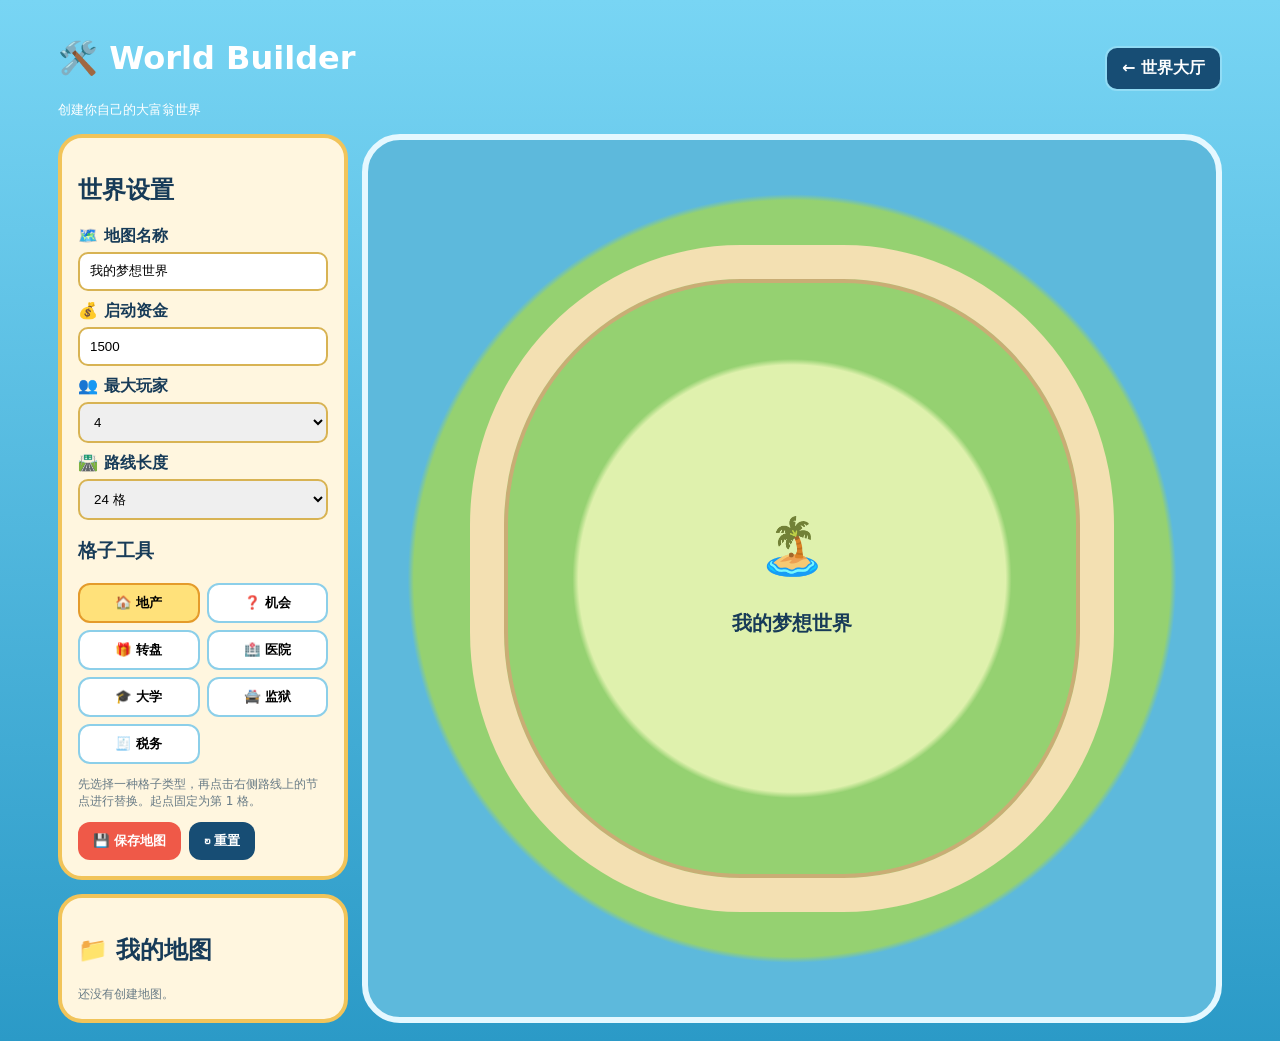
==== builder.html @ b45904e1 "Add World Builder V1 map editor" ====
<!doctype html><html lang="zh-CN"><head><meta charset="utf-8"><meta name="viewport" content="width=device-width,initial-scale=1"><title>RichMan World · World Builder</title><style>*{box-sizing:border-box}body{margin:0;font-family:system-ui,'PingFang SC',sans-serif;background:linear-gradient(#78d5f4,#2b9ac7);color:#173b58;min-height:100vh}.app{max-width:1200px;margin:auto;padding:18px}.head{display:flex;justify-content:space-between;align-items:center;color:white}.back,.btn{border:0;border-radius:12px;padding:10px 15px;font-weight:900;cursor:pointer;text-decoration:none}.back{background:#174d74;color:white;border:2px solid #91dcf5}.grid{display:grid;grid-template-columns:290px 1fr;gap:14px;margin-top:15px}.panel{background:#fff6df;border:4px solid #f1c45a;border-radius:24px;padding:16px}.field{margin:10px 0}.field label{display:block;font-weight:900;margin-bottom:5px}.field input,.field select{width:100%;padding:10px;border:2px solid #d8b353;border-radius:10px}.palette{display:grid;grid-template-columns:1fr 1fr;gap:7px}.palette button{border:2px solid #8ccfe9;background:white;border-radius:12px;padding:9px;cursor:pointer;font-weight:800}.palette button.on{background:#ffe17a;border-color:#e49b2b}.canvas{min-height:650px;background:radial-gradient(circle,#dff1ad 0 35%,#95d171 36% 62%,#5db9dc 63%);border:6px solid #e5f8ff;border-radius:38px;position:relative;overflow:hidden}.route{position:absolute;inset:12%;border:34px solid #f3e0b2;border-radius:42%;box-shadow:inset 0 0 0 4px #c9ad75}.nodes{position:absolute;inset:0}.node{position:absolute;width:62px;height:62px;border-radius:50%;transform:translate(-50%,-50%);background:#fff2a1;border:4px solid white;box-shadow:0 5px #99722d;display:grid;place-items:center;text-align:center;font-size:9px;font-weight:900;cursor:pointer}.node span{font-size:22px;display:block}.node.selected{outline:5px solid #ef5948}.center{position:absolute;left:50%;top:50%;transform:translate(-50%,-50%);text-align:center;font-size:55px}.actions{display:flex;gap:8px;flex-wrap:wrap;margin-top:12px}.primary{background:#ef5948;color:white}.secondary{background:#174d74;color:white}.maps{margin-top:14px}.saved{display:flex;justify-content:space-between;align-items:center;background:white;border-radius:12px;padding:9px;margin:7px 0}.note{font-size:12px;color:#687b86}@media(max-width:800px){.grid{grid-template-columns:1fr}.canvas{min-height:540px}.node{width:48px;height:48px}}</style></head><body><div class="app"><header class="head"><div><h1>🛠️ World Builder</h1><small>创建你自己的大富翁世界</small></div><a class="back" href="./world.html">← 世界大厅</a></header><div class="grid"><aside><section class="panel"><h2>世界设置</h2><div class="field"><label>🗺️ 地图名称</label><input id="mapName" value="我的梦想世界" maxlength="24"></div><div class="field"><label>💰 启动资金</label><input id="cash" type="number" min="500" max="100000" step="100" value="1500"></div><div class="field"><label>👥 最大玩家</label><select id="maxPlayers"><option>2</option><option>3</option><option selected>4</option></select></div><div class="field"><label>🛣️ 路线长度</label><select id="length" onchange="buildRoute()"><option value="16">16 格</option><option value="20">20 格</option><option value="24" selected>24 格</option><option value="28">28 格</option></select></div><h3>格子工具</h3><div id="palette" class="palette"></div><p class="note">先选择一种格子类型，再点击右侧路线上的节点进行替换。起点固定为第 1 格。</p><div class="actions"><button class="btn primary" onclick="saveMap()">💾 保存地图</button><button class="btn secondary" onclick="resetMap()">↻ 重置</button></div></section><section class="panel maps"><h2>📁 我的地图</h2><div id="savedMaps"></div></section></aside><main class="canvas"><div class="route"></div><div class="center">🏝️<br><b id="centerName" style="font-size:20px">我的梦想世界</b></div><div id="nodes" class="nodes"></div></main></div></div><script>const types={land:['🏠','地产'],event:['❓','机会'],shop:['🎁','转盘'],hospital:['🏥','医院'],university:['🎓','大学'],jail:['🚔','监狱'],tax:['🧾','税务']};let tool='land',route=[];function palette(){palette=document.getElementById('palette');palette.innerHTML=Object.entries(types).map(([k,v])=>'<button class="'+(k===tool?'on':'')+'" onclick="tool=\''+k+'\';palette()">'+v[0]+' '+v[1]+'</button>').join('')}function buildRoute(){let n=Number(length.value);route=Array.from({length:n},(_,i)=>i===0?'start':i%7===0?'shop':i%5===0?'event':'land');draw()}function coords(i,n){let a=Math.PI*2*i/n+Math.PI/2;return[50+39*Math.cos(a),50+37*Math.sin(a)]}function draw(){centerName.textContent=mapName.value;nodes.innerHTML=route.map((t,i)=>{let [x,y]=coords(i,route.length),v=t==='start'?['🏁','起点']:types[t];return'<div class="node" style="left:'+x+'%;top:'+y+'%" onclick="paint('+i+')"><div><span>'+v[0]+'</span>'+v[1]+'</div></div>'}).join('')}function paint(i){if(i===0)return;route[i]=tool;draw()}function resetMap(){buildRoute()}function getSaved(){try{return JSON.parse(localStorage.getItem('richman_worlds')||'[]')}catch(e){return[]}}function saveMap(){let name=mapName.value.trim()||'未命名世界',obj={id:'W-'+Date.now(),name,cash:Number(cash.value)||1500,maxPlayers:Number(maxPlayers.value),route:[...route],createdAt:Date.now()};let all=getSaved();all.unshift(obj);localStorage.setItem('richman_worlds',JSON.stringify(all.slice(0,20)));renderSaved();alert('地图已保存到「我的地图」')}function removeMap(id){localStorage.setItem('richman_worlds',JSON.stringify(getSaved().filter(x=>x.id!==id)));renderSaved()}function renderSaved(){let a=getSaved();savedMaps.innerHTML=a.length?a.map(x=>'<div class="saved"><div><b>'+x.name+'</b><br><small>'+x.route.length+' 格 · ¥'+x.cash+' · '+x.maxPlayers+'人</small></div><button class="btn secondary" onclick="removeMap(\''+x.id+'\')">删除</button></div>').join(''):'<div class="note">还没有创建地图。</div>'}mapName.oninput=()=>centerName.textContent=mapName.value;palette();buildRoute();renderSaved();</script></body></html>
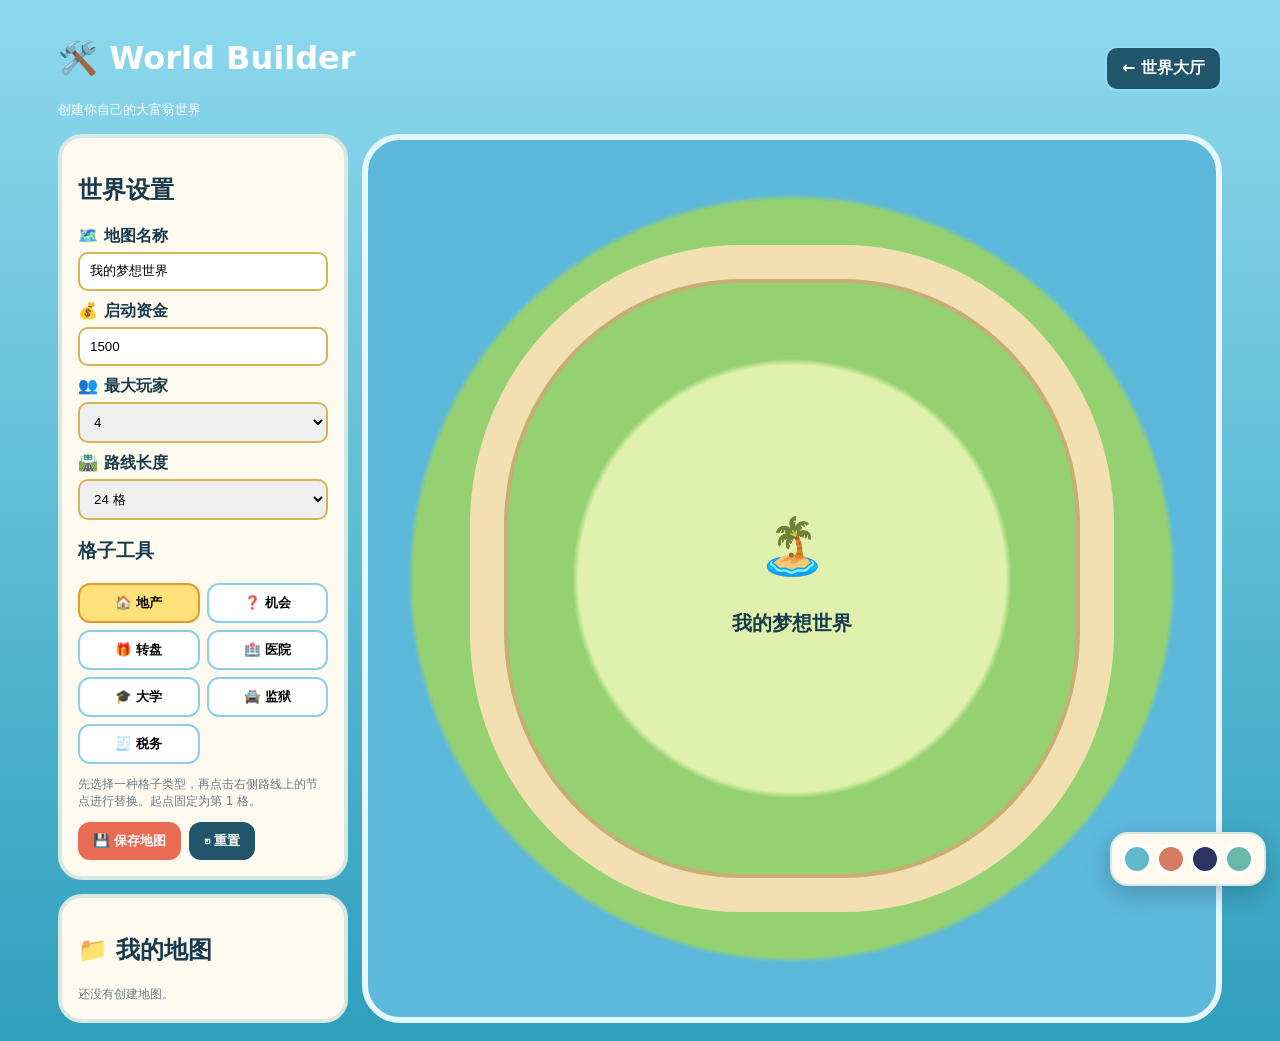
==== commit 3a939a87: "Apply global theme system to builder.html" ====
--- a/builder.html
+++ b/builder.html
@@ -1 +1 @@
-<!doctype html><html lang="zh-CN"><head><meta charset="utf-8"><meta name="viewport" content="width=device-width,initial-scale=1"><title>RichMan World · World Builder</title><style>*{box-sizing:border-box}body{margin:0;font-family:system-ui,'PingFang SC',sans-serif;background:linear-gradient(#78d5f4,#2b9ac7);color:#173b58;min-height:100vh}.app{max-width:1200px;margin:auto;padding:18px}.head{display:flex;justify-content:space-between;align-items:center;color:white}.back,.btn{border:0;border-radius:12px;padding:10px 15px;font-weight:900;cursor:pointer;text-decoration:none}.back{background:#174d74;color:white;border:2px solid #91dcf5}.grid{display:grid;grid-template-columns:290px 1fr;gap:14px;margin-top:15px}.panel{background:#fff6df;border:4px solid #f1c45a;border-radius:24px;padding:16px}.field{margin:10px 0}.field label{display:block;font-weight:900;margin-bottom:5px}.field input,.field select{width:100%;padding:10px;border:2px solid #d8b353;border-radius:10px}.palette{display:grid;grid-template-columns:1fr 1fr;gap:7px}.palette button{border:2px solid #8ccfe9;background:white;border-radius:12px;padding:9px;cursor:pointer;font-weight:800}.palette button.on{background:#ffe17a;border-color:#e49b2b}.canvas{min-height:650px;background:radial-gradient(circle,#dff1ad 0 35%,#95d171 36% 62%,#5db9dc 63%);border:6px solid #e5f8ff;border-radius:38px;position:relative;overflow:hidden}.route{position:absolute;inset:12%;border:34px solid #f3e0b2;border-radius:42%;box-shadow:inset 0 0 0 4px #c9ad75}.nodes{position:absolute;inset:0}.node{position:absolute;width:62px;height:62px;border-radius:50%;transform:translate(-50%,-50%);background:#fff2a1;border:4px solid white;box-shadow:0 5px #99722d;display:grid;place-items:center;text-align:center;font-size:9px;font-weight:900;cursor:pointer}.node span{font-size:22px;display:block}.node.selected{outline:5px solid #ef5948}.center{position:absolute;left:50%;top:50%;transform:translate(-50%,-50%);text-align:center;font-size:55px}.actions{display:flex;gap:8px;flex-wrap:wrap;margin-top:12px}.primary{background:#ef5948;color:white}.secondary{background:#174d74;color:white}.maps{margin-top:14px}.saved{display:flex;justify-content:space-between;align-items:center;background:white;border-radius:12px;padding:9px;margin:7px 0}.note{font-size:12px;color:#687b86}@media(max-width:800px){.grid{grid-template-columns:1fr}.canvas{min-height:540px}.node{width:48px;height:48px}}</style></head><body><div class="app"><header class="head"><div><h1>🛠️ World Builder</h1><small>创建你自己的大富翁世界</small></div><a class="back" href="./world.html">← 世界大厅</a></header><div class="grid"><aside><section class="panel"><h2>世界设置</h2><div class="field"><label>🗺️ 地图名称</label><input id="mapName" value="我的梦想世界" maxlength="24"></div><div class="field"><label>💰 启动资金</label><input id="cash" type="number" min="500" max="100000" step="100" value="1500"></div><div class="field"><label>👥 最大玩家</label><select id="maxPlayers"><option>2</option><option>3</option><option selected>4</option></select></div><div class="field"><label>🛣️ 路线长度</label><select id="length" onchange="buildRoute()"><option value="16">16 格</option><option value="20">20 格</option><option value="24" selected>24 格</option><option value="28">28 格</option></select></div><h3>格子工具</h3><div id="palette" class="palette"></div><p class="note">先选择一种格子类型，再点击右侧路线上的节点进行替换。起点固定为第 1 格。</p><div class="actions"><button class="btn primary" onclick="saveMap()">💾 保存地图</button><button class="btn secondary" onclick="resetMap()">↻ 重置</button></div></section><section class="panel maps"><h2>📁 我的地图</h2><div id="savedMaps"></div></section></aside><main class="canvas"><div class="route"></div><div class="center">🏝️<br><b id="centerName" style="font-size:20px">我的梦想世界</b></div><div id="nodes" class="nodes"></div></main></div></div><script>const types={land:['🏠','地产'],event:['❓','机会'],shop:['🎁','转盘'],hospital:['🏥','医院'],university:['🎓','大学'],jail:['🚔','监狱'],tax:['🧾','税务']};let tool='land',route=[];function palette(){palette=document.getElementById('palette');palette.innerHTML=Object.entries(types).map(([k,v])=>'<button class="'+(k===tool?'on':'')+'" onclick="tool=\''+k+'\';palette()">'+v[0]+' '+v[1]+'</button>').join('')}function buildRoute(){let n=Number(length.value);route=Array.from({length:n},(_,i)=>i===0?'start':i%7===0?'shop':i%5===0?'event':'land');draw()}function coords(i,n){let a=Math.PI*2*i/n+Math.PI/2;return[50+39*Math.cos(a),50+37*Math.sin(a)]}function draw(){centerName.textContent=mapName.value;nodes.innerHTML=route.map((t,i)=>{let [x,y]=coords(i,route.length),v=t==='start'?['🏁','起点']:types[t];return'<div class="node" style="left:'+x+'%;top:'+y+'%" onclick="paint('+i+')"><div><span>'+v[0]+'</span>'+v[1]+'</div></div>'}).join('')}function paint(i){if(i===0)return;route[i]=tool;draw()}function resetMap(){buildRoute()}function getSaved(){try{return JSON.parse(localStorage.getItem('richman_worlds')||'[]')}catch(e){return[]}}function saveMap(){let name=mapName.value.trim()||'未命名世界',obj={id:'W-'+Date.now(),name,cash:Number(cash.value)||1500,maxPlayers:Number(maxPlayers.value),route:[...route],createdAt:Date.now()};let all=getSaved();all.unshift(obj);localStorage.setItem('richman_worlds',JSON.stringify(all.slice(0,20)));renderSaved();alert('地图已保存到「我的地图」')}function removeMap(id){localStorage.setItem('richman_worlds',JSON.stringify(getSaved().filter(x=>x.id!==id)));renderSaved()}function renderSaved(){let a=getSaved();savedMaps.innerHTML=a.length?a.map(x=>'<div class="saved"><div><b>'+x.name+'</b><br><small>'+x.route.length+' 格 · ¥'+x.cash+' · '+x.maxPlayers+'人</small></div><button class="btn secondary" onclick="removeMap(\''+x.id+'\')">删除</button></div>').join(''):'<div class="note">还没有创建地图。</div>'}mapName.oninput=()=>centerName.textContent=mapName.value;palette();buildRoute();renderSaved();</script></body></html>+<!doctype html><html lang="zh-CN"><head><meta charset="utf-8"><meta name="viewport" content="width=device-width,initial-scale=1"><title>RichMan World · World Builder</title><style>*{box-sizing:border-box}body{margin:0;font-family:system-ui,'PingFang SC',sans-serif;background:linear-gradient(#78d5f4,#2b9ac7);color:#173b58;min-height:100vh}.app{max-width:1200px;margin:auto;padding:18px}.head{display:flex;justify-content:space-between;align-items:center;color:white}.back,.btn{border:0;border-radius:12px;padding:10px 15px;font-weight:900;cursor:pointer;text-decoration:none}.back{background:#174d74;color:white;border:2px solid #91dcf5}.grid{display:grid;grid-template-columns:290px 1fr;gap:14px;margin-top:15px}.panel{background:#fff6df;border:4px solid #f1c45a;border-radius:24px;padding:16px}.field{margin:10px 0}.field label{display:block;font-weight:900;margin-bottom:5px}.field input,.field select{width:100%;padding:10px;border:2px solid #d8b353;border-radius:10px}.palette{display:grid;grid-template-columns:1fr 1fr;gap:7px}.palette button{border:2px solid #8ccfe9;background:white;border-radius:12px;padding:9px;cursor:pointer;font-weight:800}.palette button.on{background:#ffe17a;border-color:#e49b2b}.canvas{min-height:650px;background:radial-gradient(circle,#dff1ad 0 35%,#95d171 36% 62%,#5db9dc 63%);border:6px solid #e5f8ff;border-radius:38px;position:relative;overflow:hidden}.route{position:absolute;inset:12%;border:34px solid #f3e0b2;border-radius:42%;box-shadow:inset 0 0 0 4px #c9ad75}.nodes{position:absolute;inset:0}.node{position:absolute;width:62px;height:62px;border-radius:50%;transform:translate(-50%,-50%);background:#fff2a1;border:4px solid white;box-shadow:0 5px #99722d;display:grid;place-items:center;text-align:center;font-size:9px;font-weight:900;cursor:pointer}.node span{font-size:22px;display:block}.node.selected{outline:5px solid #ef5948}.center{position:absolute;left:50%;top:50%;transform:translate(-50%,-50%);text-align:center;font-size:55px}.actions{display:flex;gap:8px;flex-wrap:wrap;margin-top:12px}.primary{background:#ef5948;color:white}.secondary{background:#174d74;color:white}.maps{margin-top:14px}.saved{display:flex;justify-content:space-between;align-items:center;background:white;border-radius:12px;padding:9px;margin:7px 0}.note{font-size:12px;color:#687b86}@media(max-width:800px){.grid{grid-template-columns:1fr}.canvas{min-height:540px}.node{width:48px;height:48px}}</style><link rel="stylesheet" href="./theme.css"></head><body><div class="app"><header class="head"><div><h1>🛠️ World Builder</h1><small>创建你自己的大富翁世界</small></div><a class="back" href="./world.html">← 世界大厅</a></header><div class="grid"><aside><section class="panel"><h2>世界设置</h2><div class="field"><label>🗺️ 地图名称</label><input id="mapName" value="我的梦想世界" maxlength="24"></div><div class="field"><label>💰 启动资金</label><input id="cash" type="number" min="500" max="100000" step="100" value="1500"></div><div class="field"><label>👥 最大玩家</label><select id="maxPlayers"><option>2</option><option>3</option><option selected>4</option></select></div><div class="field"><label>🛣️ 路线长度</label><select id="length" onchange="buildRoute()"><option value="16">16 格</option><option value="20">20 格</option><option value="24" selected>24 格</option><option value="28">28 格</option></select></div><h3>格子工具</h3><div id="palette" class="palette"></div><p class="note">先选择一种格子类型，再点击右侧路线上的节点进行替换。起点固定为第 1 格。</p><div class="actions"><button class="btn primary" onclick="saveMap()">💾 保存地图</button><button class="btn secondary" onclick="resetMap()">↻ 重置</button></div></section><section class="panel maps"><h2>📁 我的地图</h2><div id="savedMaps"></div></section></aside><main class="canvas"><div class="route"></div><div class="center">🏝️<br><b id="centerName" style="font-size:20px">我的梦想世界</b></div><div id="nodes" class="nodes"></div></main></div></div><script>const types={land:['🏠','地产'],event:['❓','机会'],shop:['🎁','转盘'],hospital:['🏥','医院'],university:['🎓','大学'],jail:['🚔','监狱'],tax:['🧾','税务']};let tool='land',route=[];function palette(){palette=document.getElementById('palette');palette.innerHTML=Object.entries(types).map(([k,v])=>'<button class="'+(k===tool?'on':'')+'" onclick="tool=\''+k+'\';palette()">'+v[0]+' '+v[1]+'</button>').join('')}function buildRoute(){let n=Number(length.value);route=Array.from({length:n},(_,i)=>i===0?'start':i%7===0?'shop':i%5===0?'event':'land');draw()}function coords(i,n){let a=Math.PI*2*i/n+Math.PI/2;return[50+39*Math.cos(a),50+37*Math.sin(a)]}function draw(){centerName.textContent=mapName.value;nodes.innerHTML=route.map((t,i)=>{let [x,y]=coords(i,route.length),v=t==='start'?['🏁','起点']:types[t];return'<div class="node" style="left:'+x+'%;top:'+y+'%" onclick="paint('+i+')"><div><span>'+v[0]+'</span>'+v[1]+'</div></div>'}).join('')}function paint(i){if(i===0)return;route[i]=tool;draw()}function resetMap(){buildRoute()}function getSaved(){try{return JSON.parse(localStorage.getItem('richman_worlds')||'[]')}catch(e){return[]}}function saveMap(){let name=mapName.value.trim()||'未命名世界',obj={id:'W-'+Date.now(),name,cash:Number(cash.value)||1500,maxPlayers:Number(maxPlayers.value),route:[...route],createdAt:Date.now()};let all=getSaved();all.unshift(obj);localStorage.setItem('richman_worlds',JSON.stringify(all.slice(0,20)));renderSaved();alert('地图已保存到「我的地图」')}function playMap(id){let x=getSaved().find(m=>m.id===id);if(!x)return;localStorage.setItem('richman_custom_map',JSON.stringify(x));localStorage.setItem('richman_setup',JSON.stringify({count:x.maxPlayers,hero:0,types:['human','ai','ai','ai'].slice(0,x.maxPlayers),startingCash:x.cash,skills:['pass','landlord','builder','traveler'].slice(0,x.maxPlayers),map:'custom'}));location.href='./custom-game.html'}function removeMap(id){localStorage.setItem('richman_worlds',JSON.stringify(getSaved().filter(x=>x.id!==id)));renderSaved()}function renderSaved(){let a=getSaved();savedMaps.innerHTML=a.length?a.map(x=>'<div class="saved"><div><b>'+x.name+'</b><br><small>'+x.route.length+' 格 · ¥'+x.cash+' · '+x.maxPlayers+'人</small></div><div><button class="btn primary" onclick="playMap(\''+x.id+'\')">🎮 试玩</button> <button class="btn secondary" onclick="removeMap(\''+x.id+'\')">删除</button></div></div>').join(''):'<div class="note">还没有创建地图。</div>'}mapName.oninput=()=>centerName.textContent=mapName.value;palette();buildRoute();renderSaved();</script><script src="./theme.js"></script></body></html>
--- a/theme.css
+++ b/theme.css
@@ -0,0 +1 @@
+:root{--bg1:#8ed9ee;--bg2:#2f9fbd;--ink:#173b4c;--panel:#fffaf0;--panel-border:#d9e8df;--navy:#20556b;--accent:#e96b52;--gold:#d8ad52;--soft:#dff1df;--white:#fff}[data-theme="sunset"]{--bg1:#f1c29e;--bg2:#c86e59;--ink:#29384a;--panel:#fff8ed;--panel-border:#e6c9ad;--navy:#344d66;--accent:#d65e46;--gold:#d4a54d;--soft:#f2d8b5}[data-theme="night"]{--bg1:#273a69;--bg2:#151d3d;--ink:#e9edf7;--panel:#222b4a;--panel-border:#53628f;--navy:#17223f;--accent:#8e78d7;--gold:#d8b55c;--soft:#354368;--white:#f7f7fb}[data-theme="mint"]{--bg1:#a9e1d2;--bg2:#4ba99a;--ink:#183e3c;--panel:#f8fbf4;--panel-border:#b8d9cf;--navy:#27635e;--accent:#e07861;--gold:#c7a74c;--soft:#d9eee4}body{background:linear-gradient(var(--bg1),var(--bg2))!important;color:var(--ink)!important}.panel,.section,.box,.board,.dialog{background:var(--panel)!important;border-color:var(--panel-border)!important}.profile,.nav button,.back,.btn.secondary{background:var(--navy)!important}.action,.primary,.play{background:var(--accent)!important}.wealth,.stat b,.money{color:var(--gold)!important}.themeDock{position:fixed;right:14px;bottom:14px;z-index:99;background:var(--panel);border:2px solid var(--panel-border);border-radius:18px;padding:8px;box-shadow:0 8px 24px #1234}.themeDock button{width:30px;height:30px;border-radius:50%;border:3px solid #fff;margin:2px;cursor:pointer}.themeDock button:nth-child(1){background:#62b9cc}.themeDock button:nth-child(2){background:#d77b61}.themeDock button:nth-child(3){background:#29345f}.themeDock button:nth-child(4){background:#68b9a9}
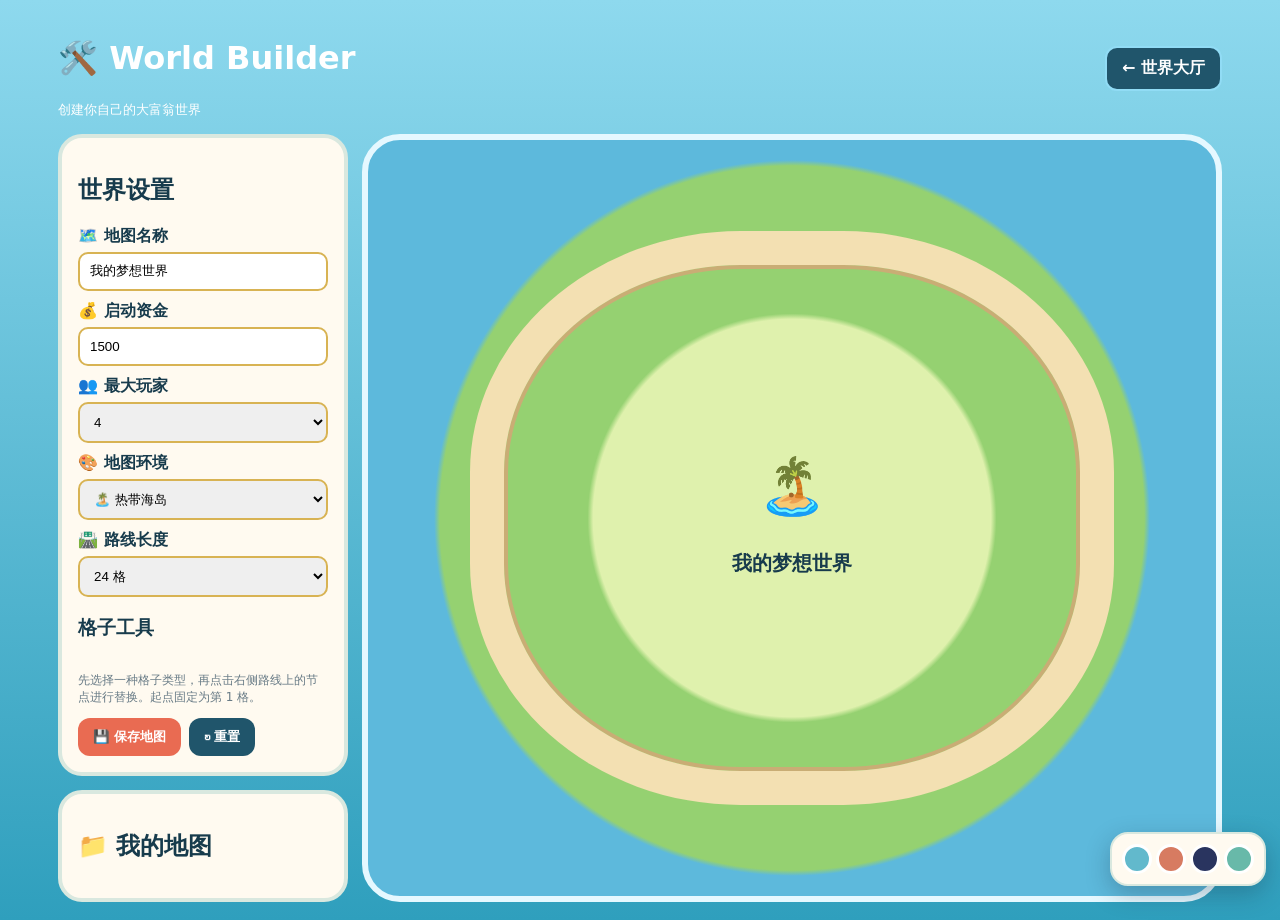
==== commit cf68ad9f: "Add selectable environments to World Builder maps" ====
--- a/builder.html
+++ b/builder.html
@@ -1 +1 @@
-<!doctype html><html lang="zh-CN"><head><meta charset="utf-8"><meta name="viewport" content="width=device-width,initial-scale=1"><title>RichMan World · World Builder</title><style>*{box-sizing:border-box}body{margin:0;font-family:system-ui,'PingFang SC',sans-serif;background:linear-gradient(#78d5f4,#2b9ac7);color:#173b58;min-height:100vh}.app{max-width:1200px;margin:auto;padding:18px}.head{display:flex;justify-content:space-between;align-items:center;color:white}.back,.btn{border:0;border-radius:12px;padding:10px 15px;font-weight:900;cursor:pointer;text-decoration:none}.back{background:#174d74;color:white;border:2px solid #91dcf5}.grid{display:grid;grid-template-columns:290px 1fr;gap:14px;margin-top:15px}.panel{background:#fff6df;border:4px solid #f1c45a;border-radius:24px;padding:16px}.field{margin:10px 0}.field label{display:block;font-weight:900;margin-bottom:5px}.field input,.field select{width:100%;padding:10px;border:2px solid #d8b353;border-radius:10px}.palette{display:grid;grid-template-columns:1fr 1fr;gap:7px}.palette button{border:2px solid #8ccfe9;background:white;border-radius:12px;padding:9px;cursor:pointer;font-weight:800}.palette button.on{background:#ffe17a;border-color:#e49b2b}.canvas{min-height:650px;background:radial-gradient(circle,#dff1ad 0 35%,#95d171 36% 62%,#5db9dc 63%);border:6px solid #e5f8ff;border-radius:38px;position:relative;overflow:hidden}.route{position:absolute;inset:12%;border:34px solid #f3e0b2;border-radius:42%;box-shadow:inset 0 0 0 4px #c9ad75}.nodes{position:absolute;inset:0}.node{position:absolute;width:62px;height:62px;border-radius:50%;transform:translate(-50%,-50%);background:#fff2a1;border:4px solid white;box-shadow:0 5px #99722d;display:grid;place-items:center;text-align:center;font-size:9px;font-weight:900;cursor:pointer}.node span{font-size:22px;display:block}.node.selected{outline:5px solid #ef5948}.center{position:absolute;left:50%;top:50%;transform:translate(-50%,-50%);text-align:center;font-size:55px}.actions{display:flex;gap:8px;flex-wrap:wrap;margin-top:12px}.primary{background:#ef5948;color:white}.secondary{background:#174d74;color:white}.maps{margin-top:14px}.saved{display:flex;justify-content:space-between;align-items:center;background:white;border-radius:12px;padding:9px;margin:7px 0}.note{font-size:12px;color:#687b86}@media(max-width:800px){.grid{grid-template-columns:1fr}.canvas{min-height:540px}.node{width:48px;height:48px}}</style><link rel="stylesheet" href="./theme.css"></head><body><div class="app"><header class="head"><div><h1>🛠️ World Builder</h1><small>创建你自己的大富翁世界</small></div><a class="back" href="./world.html">← 世界大厅</a></header><div class="grid"><aside><section class="panel"><h2>世界设置</h2><div class="field"><label>🗺️ 地图名称</label><input id="mapName" value="我的梦想世界" maxlength="24"></div><div class="field"><label>💰 启动资金</label><input id="cash" type="number" min="500" max="100000" step="100" value="1500"></div><div class="field"><label>👥 最大玩家</label><select id="maxPlayers"><option>2</option><option>3</option><option selected>4</option></select></div><div class="field"><label>🛣️ 路线长度</label><select id="length" onchange="buildRoute()"><option value="16">16 格</option><option value="20">20 格</option><option value="24" selected>24 格</option><option value="28">28 格</option></select></div><h3>格子工具</h3><div id="palette" class="palette"></div><p class="note">先选择一种格子类型，再点击右侧路线上的节点进行替换。起点固定为第 1 格。</p><div class="actions"><button class="btn primary" onclick="saveMap()">💾 保存地图</button><button class="btn secondary" onclick="resetMap()">↻ 重置</button></div></section><section class="panel maps"><h2>📁 我的地图</h2><div id="savedMaps"></div></section></aside><main class="canvas"><div class="route"></div><div class="center">🏝️<br><b id="centerName" style="font-size:20px">我的梦想世界</b></div><div id="nodes" class="nodes"></div></main></div></div><script>const types={land:['🏠','地产'],event:['❓','机会'],shop:['🎁','转盘'],hospital:['🏥','医院'],university:['🎓','大学'],jail:['🚔','监狱'],tax:['🧾','税务']};let tool='land',route=[];function palette(){palette=document.getElementById('palette');palette.innerHTML=Object.entries(types).map(([k,v])=>'<button class="'+(k===tool?'on':'')+'" onclick="tool=\''+k+'\';palette()">'+v[0]+' '+v[1]+'</button>').join('')}function buildRoute(){let n=Number(length.value);route=Array.from({length:n},(_,i)=>i===0?'start':i%7===0?'shop':i%5===0?'event':'land');draw()}function coords(i,n){let a=Math.PI*2*i/n+Math.PI/2;return[50+39*Math.cos(a),50+37*Math.sin(a)]}function draw(){centerName.textContent=mapName.value;nodes.innerHTML=route.map((t,i)=>{let [x,y]=coords(i,route.length),v=t==='start'?['🏁','起点']:types[t];return'<div class="node" style="left:'+x+'%;top:'+y+'%" onclick="paint('+i+')"><div><span>'+v[0]+'</span>'+v[1]+'</div></div>'}).join('')}function paint(i){if(i===0)return;route[i]=tool;draw()}function resetMap(){buildRoute()}function getSaved(){try{return JSON.parse(localStorage.getItem('richman_worlds')||'[]')}catch(e){return[]}}function saveMap(){let name=mapName.value.trim()||'未命名世界',obj={id:'W-'+Date.now(),name,cash:Number(cash.value)||1500,maxPlayers:Number(maxPlayers.value),route:[...route],createdAt:Date.now()};let all=getSaved();all.unshift(obj);localStorage.setItem('richman_worlds',JSON.stringify(all.slice(0,20)));renderSaved();alert('地图已保存到「我的地图」')}function playMap(id){let x=getSaved().find(m=>m.id===id);if(!x)return;localStorage.setItem('richman_custom_map',JSON.stringify(x));localStorage.setItem('richman_setup',JSON.stringify({count:x.maxPlayers,hero:0,types:['human','ai','ai','ai'].slice(0,x.maxPlayers),startingCash:x.cash,skills:['pass','landlord','builder','traveler'].slice(0,x.maxPlayers),map:'custom'}));location.href='./custom-game.html'}function removeMap(id){localStorage.setItem('richman_worlds',JSON.stringify(getSaved().filter(x=>x.id!==id)));renderSaved()}function renderSaved(){let a=getSaved();savedMaps.innerHTML=a.length?a.map(x=>'<div class="saved"><div><b>'+x.name+'</b><br><small>'+x.route.length+' 格 · ¥'+x.cash+' · '+x.maxPlayers+'人</small></div><div><button class="btn primary" onclick="playMap(\''+x.id+'\')">🎮 试玩</button> <button class="btn secondary" onclick="removeMap(\''+x.id+'\')">删除</button></div></div>').join(''):'<div class="note">还没有创建地图。</div>'}mapName.oninput=()=>centerName.textContent=mapName.value;palette();buildRoute();renderSaved();</script><script src="./theme.js"></script></body></html>+<!doctype html><html lang="zh-CN"><head><meta charset="utf-8"><meta name="viewport" content="width=device-width,initial-scale=1"><title>RichMan World · World Builder</title><style>*{box-sizing:border-box}body{margin:0;font-family:system-ui,'PingFang SC',sans-serif;background:linear-gradient(#78d5f4,#2b9ac7);color:#173b58;min-height:100vh}.app{max-width:1200px;margin:auto;padding:18px}.head{display:flex;justify-content:space-between;align-items:center;color:white}.back,.btn{border:0;border-radius:12px;padding:10px 15px;font-weight:900;cursor:pointer;text-decoration:none}.back{background:#174d74;color:white;border:2px solid #91dcf5}.grid{display:grid;grid-template-columns:290px 1fr;gap:14px;margin-top:15px}.panel{background:#fff6df;border:4px solid #f1c45a;border-radius:24px;padding:16px}.field{margin:10px 0}.field label{display:block;font-weight:900;margin-bottom:5px}.field input,.field select{width:100%;padding:10px;border:2px solid #d8b353;border-radius:10px}.palette{display:grid;grid-template-columns:1fr 1fr;gap:7px}.palette button{border:2px solid #8ccfe9;background:white;border-radius:12px;padding:9px;cursor:pointer;font-weight:800}.palette button.on{background:#ffe17a;border-color:#e49b2b}.canvas{min-height:650px;background:radial-gradient(circle,#dff1ad 0 35%,#95d171 36% 62%,#5db9dc 63%);border:6px solid #e5f8ff;border-radius:38px;position:relative;overflow:hidden}.route{position:absolute;inset:12%;border:34px solid #f3e0b2;border-radius:42%;box-shadow:inset 0 0 0 4px #c9ad75}.nodes{position:absolute;inset:0}.node{position:absolute;width:62px;height:62px;border-radius:50%;transform:translate(-50%,-50%);background:#fff2a1;border:4px solid white;box-shadow:0 5px #99722d;display:grid;place-items:center;text-align:center;font-size:9px;font-weight:900;cursor:pointer}.node span{font-size:22px;display:block}.node.selected{outline:5px solid #ef5948}.center{position:absolute;left:50%;top:50%;transform:translate(-50%,-50%);text-align:center;font-size:55px}.actions{display:flex;gap:8px;flex-wrap:wrap;margin-top:12px}.primary{background:#ef5948;color:white}.secondary{background:#174d74;color:white}.maps{margin-top:14px}.saved{display:flex;justify-content:space-between;align-items:center;background:white;border-radius:12px;padding:9px;margin:7px 0}.note{font-size:12px;color:#687b86}@media(max-width:800px){.grid{grid-template-columns:1fr}.canvas{min-height:540px}.node{width:48px;height:48px}}</style><link rel="stylesheet" href="./theme.css"></head><body><div class="app"><header class="head"><div><h1>🛠️ World Builder</h1><small>创建你自己的大富翁世界</small></div><a class="back" href="./world.html">← 世界大厅</a></header><div class="grid"><aside><section class="panel"><h2>世界设置</h2><div class="field"><label>🗺️ 地图名称</label><input id="mapName" value="我的梦想世界" maxlength="24"></div><div class="field"><label>💰 启动资金</label><input id="cash" type="number" min="500" max="100000" step="100" value="1500"></div><div class="field"><label>👥 最大玩家</label><select id="maxPlayers"><option>2</option><option>3</option><option selected>4</option></select></div><div class="field"><label>🎨 地图环境</label><select id="environment" onchange="applyEnv()"><option value="island">🏝️ 热带海岛</option><option value="city">🌆 都市公园</option><option value="snow">❄️ 雪国小镇</option><option value="night">🌌 夜景都市</option></select></div><div class="field"><label>🛣️ 路线长度</label><select id="length" onchange="buildRoute()"><option value="16">16 格</option><option value="20">20 格</option><option value="24" selected>24 格</option><option value="28">28 格</option></select></div><h3>格子工具</h3><div id="palette" class="palette"></div><p class="note">先选择一种格子类型，再点击右侧路线上的节点进行替换。起点固定为第 1 格。</p><div class="actions"><button class="btn primary" onclick="saveMap()">💾 保存地图</button><button class="btn secondary" onclick="resetMap()">↻ 重置</button></div></section><section class="panel maps"><h2>📁 我的地图</h2><div id="savedMaps"></div></section></aside><main class="canvas"><div class="route"></div><div class="center">🏝️<br><b id="centerName" style="font-size:20px">我的梦想世界</b></div><div id="nodes" class="nodes"></div></main></div></div><script>const types={land:['🏠','地产'],event:['❓','机会'],shop:['🎁','转盘'],hospital:['🏥','医院'],university:['🎓','大学'],jail:['🚔','监狱'],tax:['🧾','税务']};let tool='land',route=[];const envBg={island:'radial-gradient(circle,#dff1ad 0 35%,#95d171 36% 62%,#5db9dc 63%)',city:'radial-gradient(circle,#d9ead1 0 35%,#8fc5a0 36% 60%,#86b7c8 61%)',snow:'radial-gradient(circle,#ffffff 0 34%,#d9edf2 35% 62%,#8bc5dd 63%)',night:'radial-gradient(circle,#6c739c 0 34%,#384a72 35% 62%,#172c4b 63%)'};function applyEnv(){document.querySelector('.canvas').style.background=envBg[environment.value]}function palette(){palette=document.getElementById('palette');palette.innerHTML=Object.entries(types).map(([k,v])=>'<button class="'+(k===tool?'on':'')+'" onclick="tool=\''+k+'\';palette()">'+v[0]+' '+v[1]+'</button>').join('')}function buildRoute(){let n=Number(length.value);route=Array.from({length:n},(_,i)=>i===0?'start':i%7===0?'shop':i%5===0?'event':'land');draw()}function coords(i,n){let a=Math.PI*2*i/n+Math.PI/2;return[50+39*Math.cos(a),50+37*Math.sin(a)]}function draw(){centerName.textContent=mapName.value;nodes.innerHTML=route.map((t,i)=>{let [x,y]=coords(i,route.length),v=t==='start'?['🏁','起点']:types[t];return'<div class="node" style="left:'+x+'%;top:'+y+'%" onclick="paint('+i+')"><div><span>'+v[0]+'</span>'+v[1]+'</div></div>'}).join('')}function paint(i){if(i===0)return;route[i]=tool;draw()}function resetMap(){buildRoute()}function getSaved(){try{return JSON.parse(localStorage.getItem('richman_worlds')||'[]')}catch(e){return[]}}function saveMap(){let name=mapName.value.trim()||'未命名世界',obj={id:'W-'+Date.now(),name,cash:Number(cash.value)||1500,maxPlayers:Number(maxPlayers.value),environment:environment.value,route:[...route],createdAt:Date.now()};let all=getSaved();all.unshift(obj);localStorage.setItem('richman_worlds',JSON.stringify(all.slice(0,20)));renderSaved();alert('地图已保存到「我的地图」')}function playMap(id){let x=getSaved().find(m=>m.id===id);if(!x)return;localStorage.setItem('richman_custom_map',JSON.stringify(x));localStorage.setItem('richman_setup',JSON.stringify({count:x.maxPlayers,hero:0,types:['human','ai','ai','ai'].slice(0,x.maxPlayers),startingCash:x.cash,skills:['pass','landlord','builder','traveler'].slice(0,x.maxPlayers),map:'custom'}));location.href='./custom-game.html'}function removeMap(id){localStorage.setItem('richman_worlds',JSON.stringify(getSaved().filter(x=>x.id!==id)));renderSaved()}function renderSaved(){let a=getSaved();savedMaps.innerHTML=a.length?a.map(x=>'<div class="saved"><div><b>'+x.name+'</b><br><small>'+x.route.length+' 格 · ¥'+x.cash+' · '+x.maxPlayers+'人 · '+({island:'🏝️海岛',city:'🌆都市',snow:'❄️雪国',night:'🌌夜景'}[x.environment||'island'])</small></div><div><button class="btn primary" onclick="playMap(\''+x.id+'\')">🎮 试玩</button> <button class="btn secondary" onclick="removeMap(\''+x.id+'\')">删除</button></div></div>').join(''):'<div class="note">还没有创建地图。</div>'}mapName.oninput=()=>centerName.textContent=mapName.value;palette();buildRoute();applyEnv();renderSaved();</script><script src="./theme.js"></script></body></html>
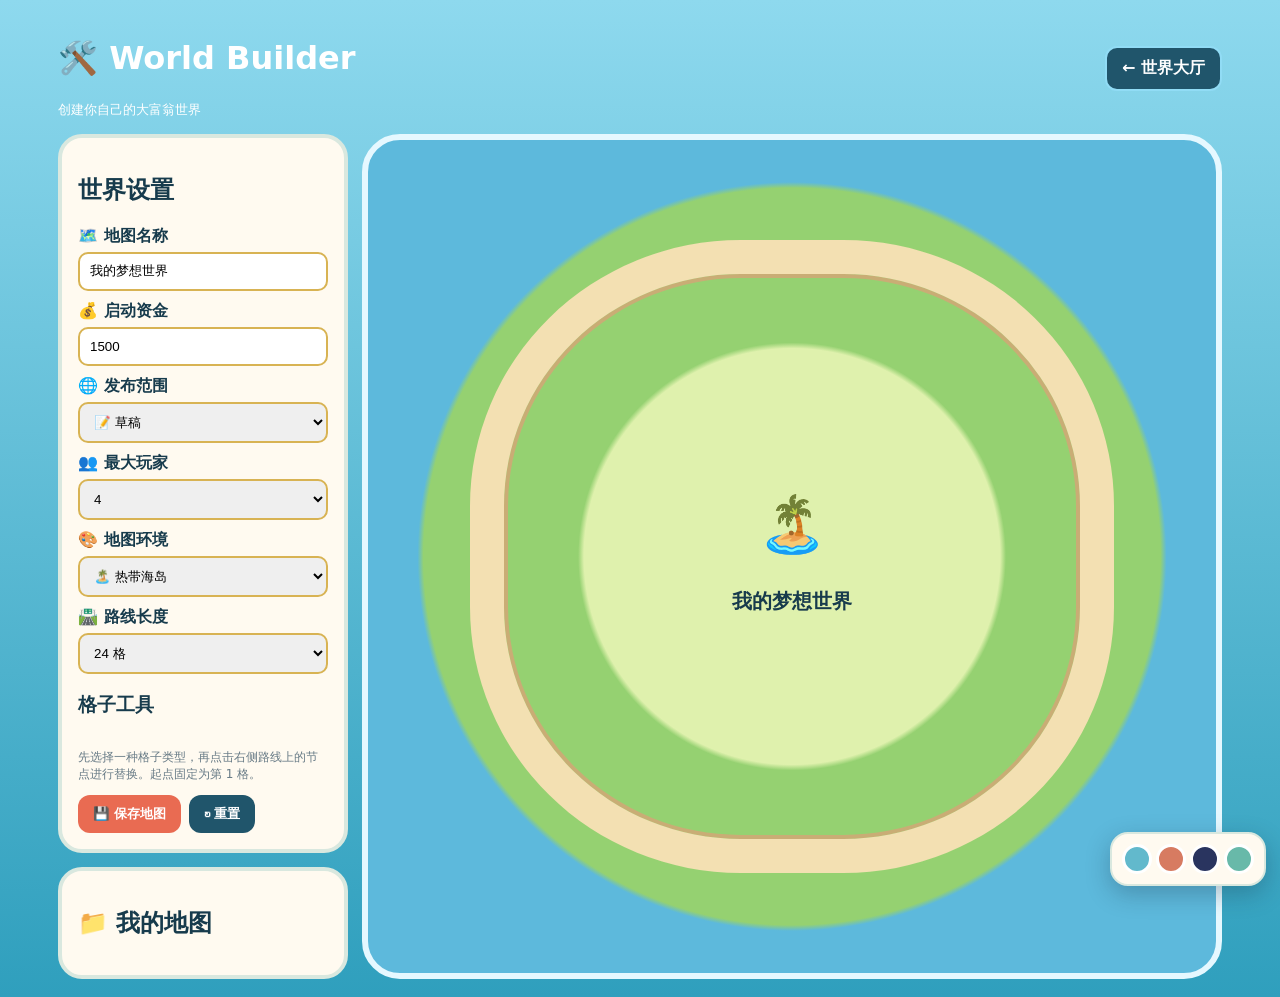
==== commit 930b8022: "Add world visibility and publishing controls" ====
--- a/builder.html
+++ b/builder.html
@@ -1 +1 @@
-<!doctype html><html lang="zh-CN"><head><meta charset="utf-8"><meta name="viewport" content="width=device-width,initial-scale=1"><title>RichMan World · World Builder</title><style>*{box-sizing:border-box}body{margin:0;font-family:system-ui,'PingFang SC',sans-serif;background:linear-gradient(#78d5f4,#2b9ac7);color:#173b58;min-height:100vh}.app{max-width:1200px;margin:auto;padding:18px}.head{display:flex;justify-content:space-between;align-items:center;color:white}.back,.btn{border:0;border-radius:12px;padding:10px 15px;font-weight:900;cursor:pointer;text-decoration:none}.back{background:#174d74;color:white;border:2px solid #91dcf5}.grid{display:grid;grid-template-columns:290px 1fr;gap:14px;margin-top:15px}.panel{background:#fff6df;border:4px solid #f1c45a;border-radius:24px;padding:16px}.field{margin:10px 0}.field label{display:block;font-weight:900;margin-bottom:5px}.field input,.field select{width:100%;padding:10px;border:2px solid #d8b353;border-radius:10px}.palette{display:grid;grid-template-columns:1fr 1fr;gap:7px}.palette button{border:2px solid #8ccfe9;background:white;border-radius:12px;padding:9px;cursor:pointer;font-weight:800}.palette button.on{background:#ffe17a;border-color:#e49b2b}.canvas{min-height:650px;background:radial-gradient(circle,#dff1ad 0 35%,#95d171 36% 62%,#5db9dc 63%);border:6px solid #e5f8ff;border-radius:38px;position:relative;overflow:hidden}.route{position:absolute;inset:12%;border:34px solid #f3e0b2;border-radius:42%;box-shadow:inset 0 0 0 4px #c9ad75}.nodes{position:absolute;inset:0}.node{position:absolute;width:62px;height:62px;border-radius:50%;transform:translate(-50%,-50%);background:#fff2a1;border:4px solid white;box-shadow:0 5px #99722d;display:grid;place-items:center;text-align:center;font-size:9px;font-weight:900;cursor:pointer}.node span{font-size:22px;display:block}.node.selected{outline:5px solid #ef5948}.center{position:absolute;left:50%;top:50%;transform:translate(-50%,-50%);text-align:center;font-size:55px}.actions{display:flex;gap:8px;flex-wrap:wrap;margin-top:12px}.primary{background:#ef5948;color:white}.secondary{background:#174d74;color:white}.maps{margin-top:14px}.saved{display:flex;justify-content:space-between;align-items:center;background:white;border-radius:12px;padding:9px;margin:7px 0}.note{font-size:12px;color:#687b86}@media(max-width:800px){.grid{grid-template-columns:1fr}.canvas{min-height:540px}.node{width:48px;height:48px}}</style><link rel="stylesheet" href="./theme.css"></head><body><div class="app"><header class="head"><div><h1>🛠️ World Builder</h1><small>创建你自己的大富翁世界</small></div><a class="back" href="./world.html">← 世界大厅</a></header><div class="grid"><aside><section class="panel"><h2>世界设置</h2><div class="field"><label>🗺️ 地图名称</label><input id="mapName" value="我的梦想世界" maxlength="24"></div><div class="field"><label>💰 启动资金</label><input id="cash" type="number" min="500" max="100000" step="100" value="1500"></div><div class="field"><label>👥 最大玩家</label><select id="maxPlayers"><option>2</option><option>3</option><option selected>4</option></select></div><div class="field"><label>🎨 地图环境</label><select id="environment" onchange="applyEnv()"><option value="island">🏝️ 热带海岛</option><option value="city">🌆 都市公园</option><option value="snow">❄️ 雪国小镇</option><option value="night">🌌 夜景都市</option></select></div><div class="field"><label>🛣️ 路线长度</label><select id="length" onchange="buildRoute()"><option value="16">16 格</option><option value="20">20 格</option><option value="24" selected>24 格</option><option value="28">28 格</option></select></div><h3>格子工具</h3><div id="palette" class="palette"></div><p class="note">先选择一种格子类型，再点击右侧路线上的节点进行替换。起点固定为第 1 格。</p><div class="actions"><button class="btn primary" onclick="saveMap()">💾 保存地图</button><button class="btn secondary" onclick="resetMap()">↻ 重置</button></div></section><section class="panel maps"><h2>📁 我的地图</h2><div id="savedMaps"></div></section></aside><main class="canvas"><div class="route"></div><div class="center">🏝️<br><b id="centerName" style="font-size:20px">我的梦想世界</b></div><div id="nodes" class="nodes"></div></main></div></div><script>const types={land:['🏠','地产'],event:['❓','机会'],shop:['🎁','转盘'],hospital:['🏥','医院'],university:['🎓','大学'],jail:['🚔','监狱'],tax:['🧾','税务']};let tool='land',route=[];const envBg={island:'radial-gradient(circle,#dff1ad 0 35%,#95d171 36% 62%,#5db9dc 63%)',city:'radial-gradient(circle,#d9ead1 0 35%,#8fc5a0 36% 60%,#86b7c8 61%)',snow:'radial-gradient(circle,#ffffff 0 34%,#d9edf2 35% 62%,#8bc5dd 63%)',night:'radial-gradient(circle,#6c739c 0 34%,#384a72 35% 62%,#172c4b 63%)'};function applyEnv(){document.querySelector('.canvas').style.background=envBg[environment.value]}function palette(){palette=document.getElementById('palette');palette.innerHTML=Object.entries(types).map(([k,v])=>'<button class="'+(k===tool?'on':'')+'" onclick="tool=\''+k+'\';palette()">'+v[0]+' '+v[1]+'</button>').join('')}function buildRoute(){let n=Number(length.value);route=Array.from({length:n},(_,i)=>i===0?'start':i%7===0?'shop':i%5===0?'event':'land');draw()}function coords(i,n){let a=Math.PI*2*i/n+Math.PI/2;return[50+39*Math.cos(a),50+37*Math.sin(a)]}function draw(){centerName.textContent=mapName.value;nodes.innerHTML=route.map((t,i)=>{let [x,y]=coords(i,route.length),v=t==='start'?['🏁','起点']:types[t];return'<div class="node" style="left:'+x+'%;top:'+y+'%" onclick="paint('+i+')"><div><span>'+v[0]+'</span>'+v[1]+'</div></div>'}).join('')}function paint(i){if(i===0)return;route[i]=tool;draw()}function resetMap(){buildRoute()}function getSaved(){try{return JSON.parse(localStorage.getItem('richman_worlds')||'[]')}catch(e){return[]}}function saveMap(){let name=mapName.value.trim()||'未命名世界',obj={id:'W-'+Date.now(),name,cash:Number(cash.value)||1500,maxPlayers:Number(maxPlayers.value),environment:environment.value,route:[...route],createdAt:Date.now()};let all=getSaved();all.unshift(obj);localStorage.setItem('richman_worlds',JSON.stringify(all.slice(0,20)));renderSaved();alert('地图已保存到「我的地图」')}function playMap(id){let x=getSaved().find(m=>m.id===id);if(!x)return;localStorage.setItem('richman_custom_map',JSON.stringify(x));localStorage.setItem('richman_setup',JSON.stringify({count:x.maxPlayers,hero:0,types:['human','ai','ai','ai'].slice(0,x.maxPlayers),startingCash:x.cash,skills:['pass','landlord','builder','traveler'].slice(0,x.maxPlayers),map:'custom'}));location.href='./custom-game.html'}function removeMap(id){localStorage.setItem('richman_worlds',JSON.stringify(getSaved().filter(x=>x.id!==id)));renderSaved()}function renderSaved(){let a=getSaved();savedMaps.innerHTML=a.length?a.map(x=>'<div class="saved"><div><b>'+x.name+'</b><br><small>'+x.route.length+' 格 · ¥'+x.cash+' · '+x.maxPlayers+'人 · '+({island:'🏝️海岛',city:'🌆都市',snow:'❄️雪国',night:'🌌夜景'}[x.environment||'island'])</small></div><div><button class="btn primary" onclick="playMap(\''+x.id+'\')">🎮 试玩</button> <button class="btn secondary" onclick="removeMap(\''+x.id+'\')">删除</button></div></div>').join(''):'<div class="note">还没有创建地图。</div>'}mapName.oninput=()=>centerName.textContent=mapName.value;palette();buildRoute();applyEnv();renderSaved();</script><script src="./theme.js"></script></body></html>+<!doctype html><html lang="zh-CN"><head><meta charset="utf-8"><meta name="viewport" content="width=device-width,initial-scale=1"><title>RichMan World · World Builder</title><style>*{box-sizing:border-box}body{margin:0;font-family:system-ui,'PingFang SC',sans-serif;background:linear-gradient(#78d5f4,#2b9ac7);color:#173b58;min-height:100vh}.app{max-width:1200px;margin:auto;padding:18px}.head{display:flex;justify-content:space-between;align-items:center;color:white}.back,.btn{border:0;border-radius:12px;padding:10px 15px;font-weight:900;cursor:pointer;text-decoration:none}.back{background:#174d74;color:white;border:2px solid #91dcf5}.grid{display:grid;grid-template-columns:290px 1fr;gap:14px;margin-top:15px}.panel{background:#fff6df;border:4px solid #f1c45a;border-radius:24px;padding:16px}.field{margin:10px 0}.field label{display:block;font-weight:900;margin-bottom:5px}.field input,.field select{width:100%;padding:10px;border:2px solid #d8b353;border-radius:10px}.palette{display:grid;grid-template-columns:1fr 1fr;gap:7px}.palette button{border:2px solid #8ccfe9;background:white;border-radius:12px;padding:9px;cursor:pointer;font-weight:800}.palette button.on{background:#ffe17a;border-color:#e49b2b}.canvas{min-height:650px;background:radial-gradient(circle,#dff1ad 0 35%,#95d171 36% 62%,#5db9dc 63%);border:6px solid #e5f8ff;border-radius:38px;position:relative;overflow:hidden}.route{position:absolute;inset:12%;border:34px solid #f3e0b2;border-radius:42%;box-shadow:inset 0 0 0 4px #c9ad75}.nodes{position:absolute;inset:0}.node{position:absolute;width:62px;height:62px;border-radius:50%;transform:translate(-50%,-50%);background:#fff2a1;border:4px solid white;box-shadow:0 5px #99722d;display:grid;place-items:center;text-align:center;font-size:9px;font-weight:900;cursor:pointer}.node span{font-size:22px;display:block}.node.selected{outline:5px solid #ef5948}.center{position:absolute;left:50%;top:50%;transform:translate(-50%,-50%);text-align:center;font-size:55px}.actions{display:flex;gap:8px;flex-wrap:wrap;margin-top:12px}.primary{background:#ef5948;color:white}.secondary{background:#174d74;color:white}.maps{margin-top:14px}.saved{display:flex;justify-content:space-between;align-items:center;background:white;border-radius:12px;padding:9px;margin:7px 0}.note{font-size:12px;color:#687b86}@media(max-width:800px){.grid{grid-template-columns:1fr}.canvas{min-height:540px}.node{width:48px;height:48px}}</style><link rel="stylesheet" href="./theme.css"></head><body><div class="app"><header class="head"><div><h1>🛠️ World Builder</h1><small>创建你自己的大富翁世界</small></div><a class="back" href="./world.html">← 世界大厅</a></header><div class="grid"><aside><section class="panel"><h2>世界设置</h2><div class="field"><label>🗺️ 地图名称</label><input id="mapName" value="我的梦想世界" maxlength="24"></div><div class="field"><label>💰 启动资金</label><input id="cash" type="number" min="500" max="100000" step="100" value="1500"></div><div class="field"><label>🌐 发布范围</label><select id="visibility"><option value="draft">📝 草稿</option><option value="private">🔒 私人</option><option value="friends">👥 好友可见</option><option value="public">🌍 全球公开</option></select></div><div class="field"><label>👥 最大玩家</label><select id="maxPlayers"><option>2</option><option>3</option><option selected>4</option></select></div><div class="field"><label>🎨 地图环境</label><select id="environment" onchange="applyEnv()"><option value="island">🏝️ 热带海岛</option><option value="city">🌆 都市公园</option><option value="snow">❄️ 雪国小镇</option><option value="night">🌌 夜景都市</option></select></div><div class="field"><label>🛣️ 路线长度</label><select id="length" onchange="buildRoute()"><option value="16">16 格</option><option value="20">20 格</option><option value="24" selected>24 格</option><option value="28">28 格</option></select></div><h3>格子工具</h3><div id="palette" class="palette"></div><p class="note">先选择一种格子类型，再点击右侧路线上的节点进行替换。起点固定为第 1 格。</p><div class="actions"><button class="btn primary" onclick="saveMap()">💾 保存地图</button><button class="btn secondary" onclick="resetMap()">↻ 重置</button></div></section><section class="panel maps"><h2>📁 我的地图</h2><div id="savedMaps"></div></section></aside><main class="canvas"><div class="route"></div><div class="center">🏝️<br><b id="centerName" style="font-size:20px">我的梦想世界</b></div><div id="nodes" class="nodes"></div></main></div></div><script>const types={land:['🏠','地产'],event:['❓','机会'],shop:['🎁','转盘'],hospital:['🏥','医院'],university:['🎓','大学'],jail:['🚔','监狱'],tax:['🧾','税务']};let tool='land',route=[],nodeConfig={};const envBg={island:'radial-gradient(circle,#dff1ad 0 35%,#95d171 36% 62%,#5db9dc 63%)',city:'radial-gradient(circle,#d9ead1 0 35%,#8fc5a0 36% 60%,#86b7c8 61%)',snow:'radial-gradient(circle,#ffffff 0 34%,#d9edf2 35% 62%,#8bc5dd 63%)',night:'radial-gradient(circle,#6c739c 0 34%,#384a72 35% 62%,#172c4b 63%)'};function applyEnv(){document.querySelector('.canvas').style.background=envBg[environment.value]}function palette(){palette=document.getElementById('palette');palette.innerHTML=Object.entries(types).map(([k,v])=>'<button class="'+(k===tool?'on':'')+'" onclick="tool=\''+k+'\';palette()">'+v[0]+' '+v[1]+'</button>').join('')}function buildRoute(){let n=Number(length.value);route=Array.from({length:n},(_,i)=>i===0?'start':i%7===0?'shop':i%5===0?'event':'land');draw()}function coords(i,n){let a=Math.PI*2*i/n+Math.PI/2;return[50+39*Math.cos(a),50+37*Math.sin(a)]}function draw(){centerName.textContent=mapName.value;nodes.innerHTML=route.map((t,i)=>{let [x,y]=coords(i,route.length),v=t==='start'?['🏁','起点']:types[t];let cfg=nodeConfig[i],label=cfg&&cfg.name?cfg.name:v[1];return'<div class="node" style="left:'+x+'%;top:'+y+'%" onclick="paint('+i+')"><div><span>'+v[0]+'</span>'+label+(t==='land'&&cfg?'<br>¥'+cfg.price:(cfg&&cfg.turns?'<br>'+cfg.turns+'回合':cfg&&cfg.fine?'<br>¥'+cfg.fine:''))+'</div></div>'}).join('')}function paint(i){if(i===0)return;if(route[i]===tool){if(tool==='land')editLand(i);else editSpecial(i,tool);return}route[i]=tool;delete nodeConfig[i];draw()}function editSpecial(i,t){let defaults={event:{name:'机会',amount:200},shop:{name:'幸运转盘'},hospital:{name:'医院',turns:3,reward:100},university:{name:'大学',turns:3,reward:120},jail:{name:'监狱',turns:3,fine:300},tax:{name:'税务局',fine:150}},cfg=Object.assign({},defaults[t],nodeConfig[i]||{});let name=prompt('格子名称',cfg.name);if(name===null)return;cfg.name=name.trim()||cfg.name;if(t==='hospital'||t==='university'||t==='jail')cfg.turns=Math.max(1,Math.min(10,Number(prompt('停留回合数',cfg.turns))||cfg.turns));if(t==='hospital'||t==='university')cfg.reward=Math.max(0,Number(prompt('每回合/触发奖励金额',cfg.reward))||0);if(t==='jail'||t==='tax')cfg.fine=Math.max(0,Number(prompt('罚款金额',cfg.fine))||0);if(t==='event')cfg.amount=Math.max(0,Number(prompt('机会事件基础金额',cfg.amount))||0);nodeConfig[i]=cfg;draw()}function editLand(i){let cfg=nodeConfig[i]||{name:'自定义地产 '+i,price:200,toll:60},name=prompt('地产名称',cfg.name);if(name===null)return;let price=Number(prompt('地价',cfg.price)),toll=Number(prompt('基础过路费',cfg.toll));nodeConfig[i]={name:(name.trim()||cfg.name),price:Math.max(50,price||cfg.price),toll:Math.max(10,toll||cfg.toll)};draw()}function resetMap(){nodeConfig={};buildRoute()}function getSaved(){try{return JSON.parse(localStorage.getItem('richman_worlds')||'[]')}catch(e){return[]}}function saveMap(){let name=mapName.value.trim()||'未命名世界',obj={id:'W-'+Date.now(),name,cash:Number(cash.value)||1500,maxPlayers:Number(maxPlayers.value),visibility:visibility.value,environment:environment.value,route:[...route],nodeConfig:{...nodeConfig},createdAt:Date.now()};let all=getSaved();all.unshift(obj);localStorage.setItem('richman_worlds',JSON.stringify(all.slice(0,20)));renderSaved();alert('地图已保存到「我的地图」')}function playMap(id){let x=getSaved().find(m=>m.id===id);if(!x)return;localStorage.setItem('richman_custom_map',JSON.stringify(x));localStorage.setItem('richman_setup',JSON.stringify({count:x.maxPlayers,hero:0,types:['human','ai','ai','ai'].slice(0,x.maxPlayers),startingCash:x.cash,skills:['pass','landlord','builder','traveler'].slice(0,x.maxPlayers),map:'custom'}));location.href='./custom-game.html'}function publishMap(id){let a=getSaved(),x=a.find(m=>m.id===id);if(!x)return;x.visibility=x.visibility==='public'?'draft':'public';localStorage.setItem('richman_worlds',JSON.stringify(a));renderSaved()}function removeMap(id){localStorage.setItem('richman_worlds',JSON.stringify(getSaved().filter(x=>x.id!==id)));renderSaved()}function renderSaved(){let a=getSaved();savedMaps.innerHTML=a.length?a.map(x=>'<div class="saved"><div><b>'+x.name+'</b><br><small>'+x.route.length+' 格 · ¥'+x.cash+' · '+x.maxPlayers+'人 · '+({island:'🏝️海岛',city:'🌆都市',snow:'❄️雪国',night:'🌌夜景'}[x.environment||'island'])+' · '+({draft:'📝草稿',private:'🔒私人',friends:'👥好友',public:'🌍公开'}[x.visibility||'draft'])</small></div><div><button class="btn primary" onclick="playMap(\''+x.id+'\')">🎮 试玩</button> <button class="btn secondary" onclick="publishMap(\''+x.id+'\')">'+(x.visibility==='public'?'撤回':'🌍 发布')+'</button> <button class="btn secondary" onclick="removeMap(\''+x.id+'\')">删除</button></div></div>').join(''):'<div class="note">还没有创建地图。</div>'}mapName.oninput=()=>centerName.textContent=mapName.value;palette();buildRoute();applyEnv();renderSaved();</script><script src="./theme.js"></script></body></html>
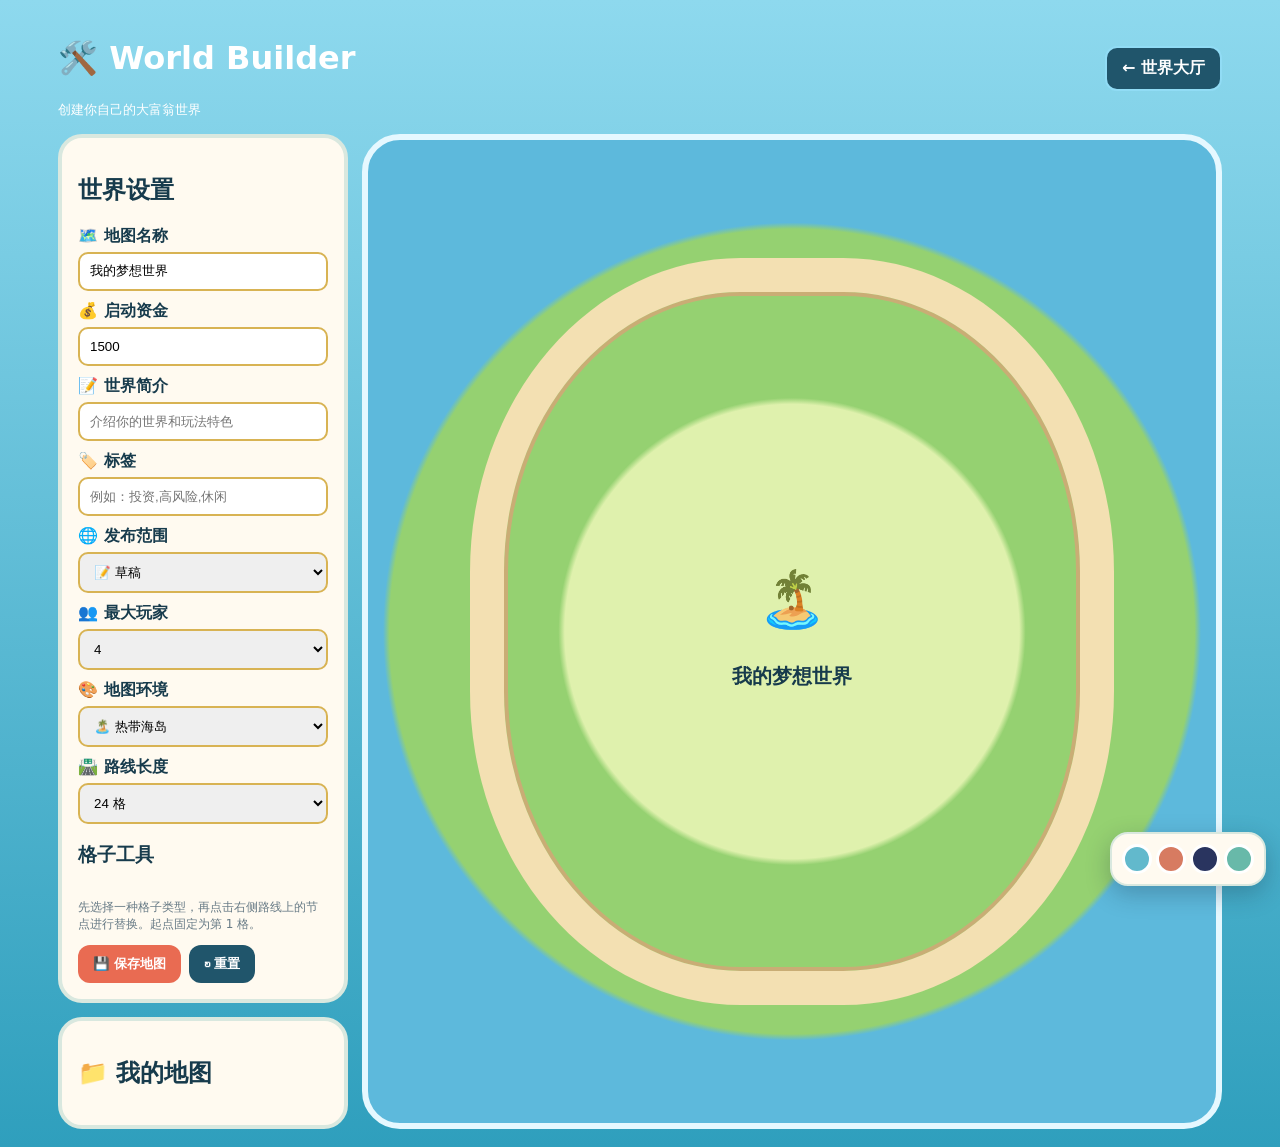
==== commit 926adcdf: "Add world descriptions tags and publish metadata" ====
--- a/builder.html
+++ b/builder.html
@@ -1 +1 @@
-<!doctype html><html lang="zh-CN"><head><meta charset="utf-8"><meta name="viewport" content="width=device-width,initial-scale=1"><title>RichMan World · World Builder</title><style>*{box-sizing:border-box}body{margin:0;font-family:system-ui,'PingFang SC',sans-serif;background:linear-gradient(#78d5f4,#2b9ac7);color:#173b58;min-height:100vh}.app{max-width:1200px;margin:auto;padding:18px}.head{display:flex;justify-content:space-between;align-items:center;color:white}.back,.btn{border:0;border-radius:12px;padding:10px 15px;font-weight:900;cursor:pointer;text-decoration:none}.back{background:#174d74;color:white;border:2px solid #91dcf5}.grid{display:grid;grid-template-columns:290px 1fr;gap:14px;margin-top:15px}.panel{background:#fff6df;border:4px solid #f1c45a;border-radius:24px;padding:16px}.field{margin:10px 0}.field label{display:block;font-weight:900;margin-bottom:5px}.field input,.field select{width:100%;padding:10px;border:2px solid #d8b353;border-radius:10px}.palette{display:grid;grid-template-columns:1fr 1fr;gap:7px}.palette button{border:2px solid #8ccfe9;background:white;border-radius:12px;padding:9px;cursor:pointer;font-weight:800}.palette button.on{background:#ffe17a;border-color:#e49b2b}.canvas{min-height:650px;background:radial-gradient(circle,#dff1ad 0 35%,#95d171 36% 62%,#5db9dc 63%);border:6px solid #e5f8ff;border-radius:38px;position:relative;overflow:hidden}.route{position:absolute;inset:12%;border:34px solid #f3e0b2;border-radius:42%;box-shadow:inset 0 0 0 4px #c9ad75}.nodes{position:absolute;inset:0}.node{position:absolute;width:62px;height:62px;border-radius:50%;transform:translate(-50%,-50%);background:#fff2a1;border:4px solid white;box-shadow:0 5px #99722d;display:grid;place-items:center;text-align:center;font-size:9px;font-weight:900;cursor:pointer}.node span{font-size:22px;display:block}.node.selected{outline:5px solid #ef5948}.center{position:absolute;left:50%;top:50%;transform:translate(-50%,-50%);text-align:center;font-size:55px}.actions{display:flex;gap:8px;flex-wrap:wrap;margin-top:12px}.primary{background:#ef5948;color:white}.secondary{background:#174d74;color:white}.maps{margin-top:14px}.saved{display:flex;justify-content:space-between;align-items:center;background:white;border-radius:12px;padding:9px;margin:7px 0}.note{font-size:12px;color:#687b86}@media(max-width:800px){.grid{grid-template-columns:1fr}.canvas{min-height:540px}.node{width:48px;height:48px}}</style><link rel="stylesheet" href="./theme.css"></head><body><div class="app"><header class="head"><div><h1>🛠️ World Builder</h1><small>创建你自己的大富翁世界</small></div><a class="back" href="./world.html">← 世界大厅</a></header><div class="grid"><aside><section class="panel"><h2>世界设置</h2><div class="field"><label>🗺️ 地图名称</label><input id="mapName" value="我的梦想世界" maxlength="24"></div><div class="field"><label>💰 启动资金</label><input id="cash" type="number" min="500" max="100000" step="100" value="1500"></div><div class="field"><label>🌐 发布范围</label><select id="visibility"><option value="draft">📝 草稿</option><option value="private">🔒 私人</option><option value="friends">👥 好友可见</option><option value="public">🌍 全球公开</option></select></div><div class="field"><label>👥 最大玩家</label><select id="maxPlayers"><option>2</option><option>3</option><option selected>4</option></select></div><div class="field"><label>🎨 地图环境</label><select id="environment" onchange="applyEnv()"><option value="island">🏝️ 热带海岛</option><option value="city">🌆 都市公园</option><option value="snow">❄️ 雪国小镇</option><option value="night">🌌 夜景都市</option></select></div><div class="field"><label>🛣️ 路线长度</label><select id="length" onchange="buildRoute()"><option value="16">16 格</option><option value="20">20 格</option><option value="24" selected>24 格</option><option value="28">28 格</option></select></div><h3>格子工具</h3><div id="palette" class="palette"></div><p class="note">先选择一种格子类型，再点击右侧路线上的节点进行替换。起点固定为第 1 格。</p><div class="actions"><button class="btn primary" onclick="saveMap()">💾 保存地图</button><button class="btn secondary" onclick="resetMap()">↻ 重置</button></div></section><section class="panel maps"><h2>📁 我的地图</h2><div id="savedMaps"></div></section></aside><main class="canvas"><div class="route"></div><div class="center">🏝️<br><b id="centerName" style="font-size:20px">我的梦想世界</b></div><div id="nodes" class="nodes"></div></main></div></div><script>const types={land:['🏠','地产'],event:['❓','机会'],shop:['🎁','转盘'],hospital:['🏥','医院'],university:['🎓','大学'],jail:['🚔','监狱'],tax:['🧾','税务']};let tool='land',route=[],nodeConfig={};const envBg={island:'radial-gradient(circle,#dff1ad 0 35%,#95d171 36% 62%,#5db9dc 63%)',city:'radial-gradient(circle,#d9ead1 0 35%,#8fc5a0 36% 60%,#86b7c8 61%)',snow:'radial-gradient(circle,#ffffff 0 34%,#d9edf2 35% 62%,#8bc5dd 63%)',night:'radial-gradient(circle,#6c739c 0 34%,#384a72 35% 62%,#172c4b 63%)'};function applyEnv(){document.querySelector('.canvas').style.background=envBg[environment.value]}function palette(){palette=document.getElementById('palette');palette.innerHTML=Object.entries(types).map(([k,v])=>'<button class="'+(k===tool?'on':'')+'" onclick="tool=\''+k+'\';palette()">'+v[0]+' '+v[1]+'</button>').join('')}function buildRoute(){let n=Number(length.value);route=Array.from({length:n},(_,i)=>i===0?'start':i%7===0?'shop':i%5===0?'event':'land');draw()}function coords(i,n){let a=Math.PI*2*i/n+Math.PI/2;return[50+39*Math.cos(a),50+37*Math.sin(a)]}function draw(){centerName.textContent=mapName.value;nodes.innerHTML=route.map((t,i)=>{let [x,y]=coords(i,route.length),v=t==='start'?['🏁','起点']:types[t];let cfg=nodeConfig[i],label=cfg&&cfg.name?cfg.name:v[1];return'<div class="node" style="left:'+x+'%;top:'+y+'%" onclick="paint('+i+')"><div><span>'+v[0]+'</span>'+label+(t==='land'&&cfg?'<br>¥'+cfg.price:(cfg&&cfg.turns?'<br>'+cfg.turns+'回合':cfg&&cfg.fine?'<br>¥'+cfg.fine:''))+'</div></div>'}).join('')}function paint(i){if(i===0)return;if(route[i]===tool){if(tool==='land')editLand(i);else editSpecial(i,tool);return}route[i]=tool;delete nodeConfig[i];draw()}function editSpecial(i,t){let defaults={event:{name:'机会',amount:200},shop:{name:'幸运转盘'},hospital:{name:'医院',turns:3,reward:100},university:{name:'大学',turns:3,reward:120},jail:{name:'监狱',turns:3,fine:300},tax:{name:'税务局',fine:150}},cfg=Object.assign({},defaults[t],nodeConfig[i]||{});let name=prompt('格子名称',cfg.name);if(name===null)return;cfg.name=name.trim()||cfg.name;if(t==='hospital'||t==='university'||t==='jail')cfg.turns=Math.max(1,Math.min(10,Number(prompt('停留回合数',cfg.turns))||cfg.turns));if(t==='hospital'||t==='university')cfg.reward=Math.max(0,Number(prompt('每回合/触发奖励金额',cfg.reward))||0);if(t==='jail'||t==='tax')cfg.fine=Math.max(0,Number(prompt('罚款金额',cfg.fine))||0);if(t==='event')cfg.amount=Math.max(0,Number(prompt('机会事件基础金额',cfg.amount))||0);nodeConfig[i]=cfg;draw()}function editLand(i){let cfg=nodeConfig[i]||{name:'自定义地产 '+i,price:200,toll:60},name=prompt('地产名称',cfg.name);if(name===null)return;let price=Number(prompt('地价',cfg.price)),toll=Number(prompt('基础过路费',cfg.toll));nodeConfig[i]={name:(name.trim()||cfg.name),price:Math.max(50,price||cfg.price),toll:Math.max(10,toll||cfg.toll)};draw()}function resetMap(){nodeConfig={};buildRoute()}function getSaved(){try{return JSON.parse(localStorage.getItem('richman_worlds')||'[]')}catch(e){return[]}}function saveMap(){let name=mapName.value.trim()||'未命名世界',obj={id:'W-'+Date.now(),name,cash:Number(cash.value)||1500,maxPlayers:Number(maxPlayers.value),visibility:visibility.value,environment:environment.value,route:[...route],nodeConfig:{...nodeConfig},createdAt:Date.now()};let all=getSaved();all.unshift(obj);localStorage.setItem('richman_worlds',JSON.stringify(all.slice(0,20)));renderSaved();alert('地图已保存到「我的地图」')}function playMap(id){let x=getSaved().find(m=>m.id===id);if(!x)return;localStorage.setItem('richman_custom_map',JSON.stringify(x));localStorage.setItem('richman_setup',JSON.stringify({count:x.maxPlayers,hero:0,types:['human','ai','ai','ai'].slice(0,x.maxPlayers),startingCash:x.cash,skills:['pass','landlord','builder','traveler'].slice(0,x.maxPlayers),map:'custom'}));location.href='./custom-game.html'}function publishMap(id){let a=getSaved(),x=a.find(m=>m.id===id);if(!x)return;x.visibility=x.visibility==='public'?'draft':'public';localStorage.setItem('richman_worlds',JSON.stringify(a));renderSaved()}function removeMap(id){localStorage.setItem('richman_worlds',JSON.stringify(getSaved().filter(x=>x.id!==id)));renderSaved()}function renderSaved(){let a=getSaved();savedMaps.innerHTML=a.length?a.map(x=>'<div class="saved"><div><b>'+x.name+'</b><br><small>'+x.route.length+' 格 · ¥'+x.cash+' · '+x.maxPlayers+'人 · '+({island:'🏝️海岛',city:'🌆都市',snow:'❄️雪国',night:'🌌夜景'}[x.environment||'island'])+' · '+({draft:'📝草稿',private:'🔒私人',friends:'👥好友',public:'🌍公开'}[x.visibility||'draft'])</small></div><div><button class="btn primary" onclick="playMap(\''+x.id+'\')">🎮 试玩</button> <button class="btn secondary" onclick="publishMap(\''+x.id+'\')">'+(x.visibility==='public'?'撤回':'🌍 发布')+'</button> <button class="btn secondary" onclick="removeMap(\''+x.id+'\')">删除</button></div></div>').join(''):'<div class="note">还没有创建地图。</div>'}mapName.oninput=()=>centerName.textContent=mapName.value;palette();buildRoute();applyEnv();renderSaved();</script><script src="./theme.js"></script></body></html>+<!doctype html><html lang="zh-CN"><head><meta charset="utf-8"><meta name="viewport" content="width=device-width,initial-scale=1"><title>RichMan World · World Builder</title><style>*{box-sizing:border-box}body{margin:0;font-family:system-ui,'PingFang SC',sans-serif;background:linear-gradient(#78d5f4,#2b9ac7);color:#173b58;min-height:100vh}.app{max-width:1200px;margin:auto;padding:18px}.head{display:flex;justify-content:space-between;align-items:center;color:white}.back,.btn{border:0;border-radius:12px;padding:10px 15px;font-weight:900;cursor:pointer;text-decoration:none}.back{background:#174d74;color:white;border:2px solid #91dcf5}.grid{display:grid;grid-template-columns:290px 1fr;gap:14px;margin-top:15px}.panel{background:#fff6df;border:4px solid #f1c45a;border-radius:24px;padding:16px}.field{margin:10px 0}.field label{display:block;font-weight:900;margin-bottom:5px}.field input,.field select{width:100%;padding:10px;border:2px solid #d8b353;border-radius:10px}.palette{display:grid;grid-template-columns:1fr 1fr;gap:7px}.palette button{border:2px solid #8ccfe9;background:white;border-radius:12px;padding:9px;cursor:pointer;font-weight:800}.palette button.on{background:#ffe17a;border-color:#e49b2b}.canvas{min-height:650px;background:radial-gradient(circle,#dff1ad 0 35%,#95d171 36% 62%,#5db9dc 63%);border:6px solid #e5f8ff;border-radius:38px;position:relative;overflow:hidden}.route{position:absolute;inset:12%;border:34px solid #f3e0b2;border-radius:42%;box-shadow:inset 0 0 0 4px #c9ad75}.nodes{position:absolute;inset:0}.node{position:absolute;width:62px;height:62px;border-radius:50%;transform:translate(-50%,-50%);background:#fff2a1;border:4px solid white;box-shadow:0 5px #99722d;display:grid;place-items:center;text-align:center;font-size:9px;font-weight:900;cursor:pointer}.node span{font-size:22px;display:block}.node.selected{outline:5px solid #ef5948}.center{position:absolute;left:50%;top:50%;transform:translate(-50%,-50%);text-align:center;font-size:55px}.actions{display:flex;gap:8px;flex-wrap:wrap;margin-top:12px}.primary{background:#ef5948;color:white}.secondary{background:#174d74;color:white}.maps{margin-top:14px}.saved{display:flex;justify-content:space-between;align-items:center;background:white;border-radius:12px;padding:9px;margin:7px 0}.note{font-size:12px;color:#687b86}@media(max-width:800px){.grid{grid-template-columns:1fr}.canvas{min-height:540px}.node{width:48px;height:48px}}</style><link rel="stylesheet" href="./theme.css"></head><body><div class="app"><header class="head"><div><h1>🛠️ World Builder</h1><small>创建你自己的大富翁世界</small></div><a class="back" href="./world.html">← 世界大厅</a></header><div class="grid"><aside><section class="panel"><h2>世界设置</h2><div class="field"><label>🗺️ 地图名称</label><input id="mapName" value="我的梦想世界" maxlength="24"></div><div class="field"><label>💰 启动资金</label><input id="cash" type="number" min="500" max="100000" step="100" value="1500"></div><div class="field"><label>📝 世界简介</label><input id="description" maxlength="100" placeholder="介绍你的世界和玩法特色"></div><div class="field"><label>🏷️ 标签</label><input id="tags" maxlength="50" placeholder="例如：投资,高风险,休闲"></div><div class="field"><label>🌐 发布范围</label><select id="visibility"><option value="draft">📝 草稿</option><option value="private">🔒 私人</option><option value="friends">👥 好友可见</option><option value="public">🌍 全球公开</option></select></div><div class="field"><label>👥 最大玩家</label><select id="maxPlayers"><option>2</option><option>3</option><option selected>4</option></select></div><div class="field"><label>🎨 地图环境</label><select id="environment" onchange="applyEnv()"><option value="island">🏝️ 热带海岛</option><option value="city">🌆 都市公园</option><option value="snow">❄️ 雪国小镇</option><option value="night">🌌 夜景都市</option></select></div><div class="field"><label>🛣️ 路线长度</label><select id="length" onchange="buildRoute()"><option value="16">16 格</option><option value="20">20 格</option><option value="24" selected>24 格</option><option value="28">28 格</option></select></div><h3>格子工具</h3><div id="palette" class="palette"></div><p class="note">先选择一种格子类型，再点击右侧路线上的节点进行替换。起点固定为第 1 格。</p><div class="actions"><button class="btn primary" onclick="saveMap()">💾 保存地图</button><button class="btn secondary" onclick="resetMap()">↻ 重置</button></div></section><section class="panel maps"><h2>📁 我的地图</h2><div id="savedMaps"></div></section></aside><main class="canvas"><div class="route"></div><div class="center">🏝️<br><b id="centerName" style="font-size:20px">我的梦想世界</b></div><div id="nodes" class="nodes"></div></main></div></div><script>const types={land:['🏠','地产'],event:['❓','机会'],shop:['🎁','转盘'],hospital:['🏥','医院'],university:['🎓','大学'],jail:['🚔','监狱'],tax:['🧾','税务']};let tool='land',route=[],nodeConfig={};const envBg={island:'radial-gradient(circle,#dff1ad 0 35%,#95d171 36% 62%,#5db9dc 63%)',city:'radial-gradient(circle,#d9ead1 0 35%,#8fc5a0 36% 60%,#86b7c8 61%)',snow:'radial-gradient(circle,#ffffff 0 34%,#d9edf2 35% 62%,#8bc5dd 63%)',night:'radial-gradient(circle,#6c739c 0 34%,#384a72 35% 62%,#172c4b 63%)'};function applyEnv(){document.querySelector('.canvas').style.background=envBg[environment.value]}function palette(){palette=document.getElementById('palette');palette.innerHTML=Object.entries(types).map(([k,v])=>'<button class="'+(k===tool?'on':'')+'" onclick="tool=\''+k+'\';palette()">'+v[0]+' '+v[1]+'</button>').join('')}function buildRoute(){let n=Number(length.value);route=Array.from({length:n},(_,i)=>i===0?'start':i%7===0?'shop':i%5===0?'event':'land');draw()}function coords(i,n){let a=Math.PI*2*i/n+Math.PI/2;return[50+39*Math.cos(a),50+37*Math.sin(a)]}function draw(){centerName.textContent=mapName.value;nodes.innerHTML=route.map((t,i)=>{let [x,y]=coords(i,route.length),v=t==='start'?['🏁','起点']:types[t];let cfg=nodeConfig[i],label=cfg&&cfg.name?cfg.name:v[1];return'<div class="node" style="left:'+x+'%;top:'+y+'%" onclick="paint('+i+')"><div><span>'+v[0]+'</span>'+label+(t==='land'&&cfg?'<br>¥'+cfg.price:(cfg&&cfg.turns?'<br>'+cfg.turns+'回合':cfg&&cfg.fine?'<br>¥'+cfg.fine:''))+'</div></div>'}).join('')}function paint(i){if(i===0)return;if(route[i]===tool){if(tool==='land')editLand(i);else editSpecial(i,tool);return}route[i]=tool;delete nodeConfig[i];draw()}function editSpecial(i,t){let defaults={event:{name:'机会',amount:200},shop:{name:'幸运转盘'},hospital:{name:'医院',turns:3,reward:100},university:{name:'大学',turns:3,reward:120},jail:{name:'监狱',turns:3,fine:300},tax:{name:'税务局',fine:150}},cfg=Object.assign({},defaults[t],nodeConfig[i]||{});let name=prompt('格子名称',cfg.name);if(name===null)return;cfg.name=name.trim()||cfg.name;if(t==='hospital'||t==='university'||t==='jail')cfg.turns=Math.max(1,Math.min(10,Number(prompt('停留回合数',cfg.turns))||cfg.turns));if(t==='hospital'||t==='university')cfg.reward=Math.max(0,Number(prompt('每回合/触发奖励金额',cfg.reward))||0);if(t==='jail'||t==='tax')cfg.fine=Math.max(0,Number(prompt('罚款金额',cfg.fine))||0);if(t==='event')cfg.amount=Math.max(0,Number(prompt('机会事件基础金额',cfg.amount))||0);nodeConfig[i]=cfg;draw()}function editLand(i){let cfg=nodeConfig[i]||{name:'自定义地产 '+i,price:200,toll:60},name=prompt('地产名称',cfg.name);if(name===null)return;let price=Number(prompt('地价',cfg.price)),toll=Number(prompt('基础过路费',cfg.toll));nodeConfig[i]={name:(name.trim()||cfg.name),price:Math.max(50,price||cfg.price),toll:Math.max(10,toll||cfg.toll)};draw()}function resetMap(){nodeConfig={};buildRoute()}function getSaved(){try{return JSON.parse(localStorage.getItem('richman_worlds')||'[]')}catch(e){return[]}}function saveMap(){let name=mapName.value.trim()||'未命名世界',obj={id:'W-'+Date.now(),name,cash:Number(cash.value)||1500,maxPlayers:Number(maxPlayers.value),description:description.value.trim(),tags:tags.value.split(',').map(x=>x.trim()).filter(Boolean).slice(0,5),visibility:visibility.value,environment:environment.value,route:[...route],nodeConfig:{...nodeConfig},createdAt:Date.now()};let all=getSaved();all.unshift(obj);localStorage.setItem('richman_worlds',JSON.stringify(all.slice(0,20)));renderSaved();alert('地图已保存到「我的地图」')}function playMap(id){let x=getSaved().find(m=>m.id===id);if(!x)return;localStorage.setItem('richman_custom_map',JSON.stringify(x));localStorage.setItem('richman_setup',JSON.stringify({count:x.maxPlayers,hero:0,types:['human','ai','ai','ai'].slice(0,x.maxPlayers),startingCash:x.cash,skills:['pass','landlord','builder','traveler'].slice(0,x.maxPlayers),map:'custom'}));location.href='./custom-game.html'}function publishMap(id){let a=getSaved(),x=a.find(m=>m.id===id);if(!x)return;x.visibility=x.visibility==='public'?'draft':'public';if(x.visibility==='public'&&!x.publishedAt)x.publishedAt=Date.now();localStorage.setItem('richman_worlds',JSON.stringify(a));renderSaved()}function removeMap(id){localStorage.setItem('richman_worlds',JSON.stringify(getSaved().filter(x=>x.id!==id)));renderSaved()}function renderSaved(){let a=getSaved();savedMaps.innerHTML=a.length?a.map(x=>'<div class="saved"><div><b>'+x.name+'</b><br><small>'+x.route.length+' 格 · ¥'+x.cash+' · '+x.maxPlayers+'人 · '+({island:'🏝️海岛',city:'🌆都市',snow:'❄️雪国',night:'🌌夜景'}[x.environment||'island'])+' · '+({draft:'📝草稿',private:'🔒私人',friends:'👥好友',public:'🌍公开'}[x.visibility||'draft'])</small></div><div><button class="btn primary" onclick="playMap(\''+x.id+'\')">🎮 试玩</button> <button class="btn secondary" onclick="publishMap(\''+x.id+'\')">'+(x.visibility==='public'?'撤回':'🌍 发布')+'</button> <button class="btn secondary" onclick="removeMap(\''+x.id+'\')">删除</button></div></div>').join(''):'<div class="note">还没有创建地图。</div>'}mapName.oninput=()=>centerName.textContent=mapName.value;palette();buildRoute();applyEnv();renderSaved();</script><script src="./theme.js"></script></body></html>
